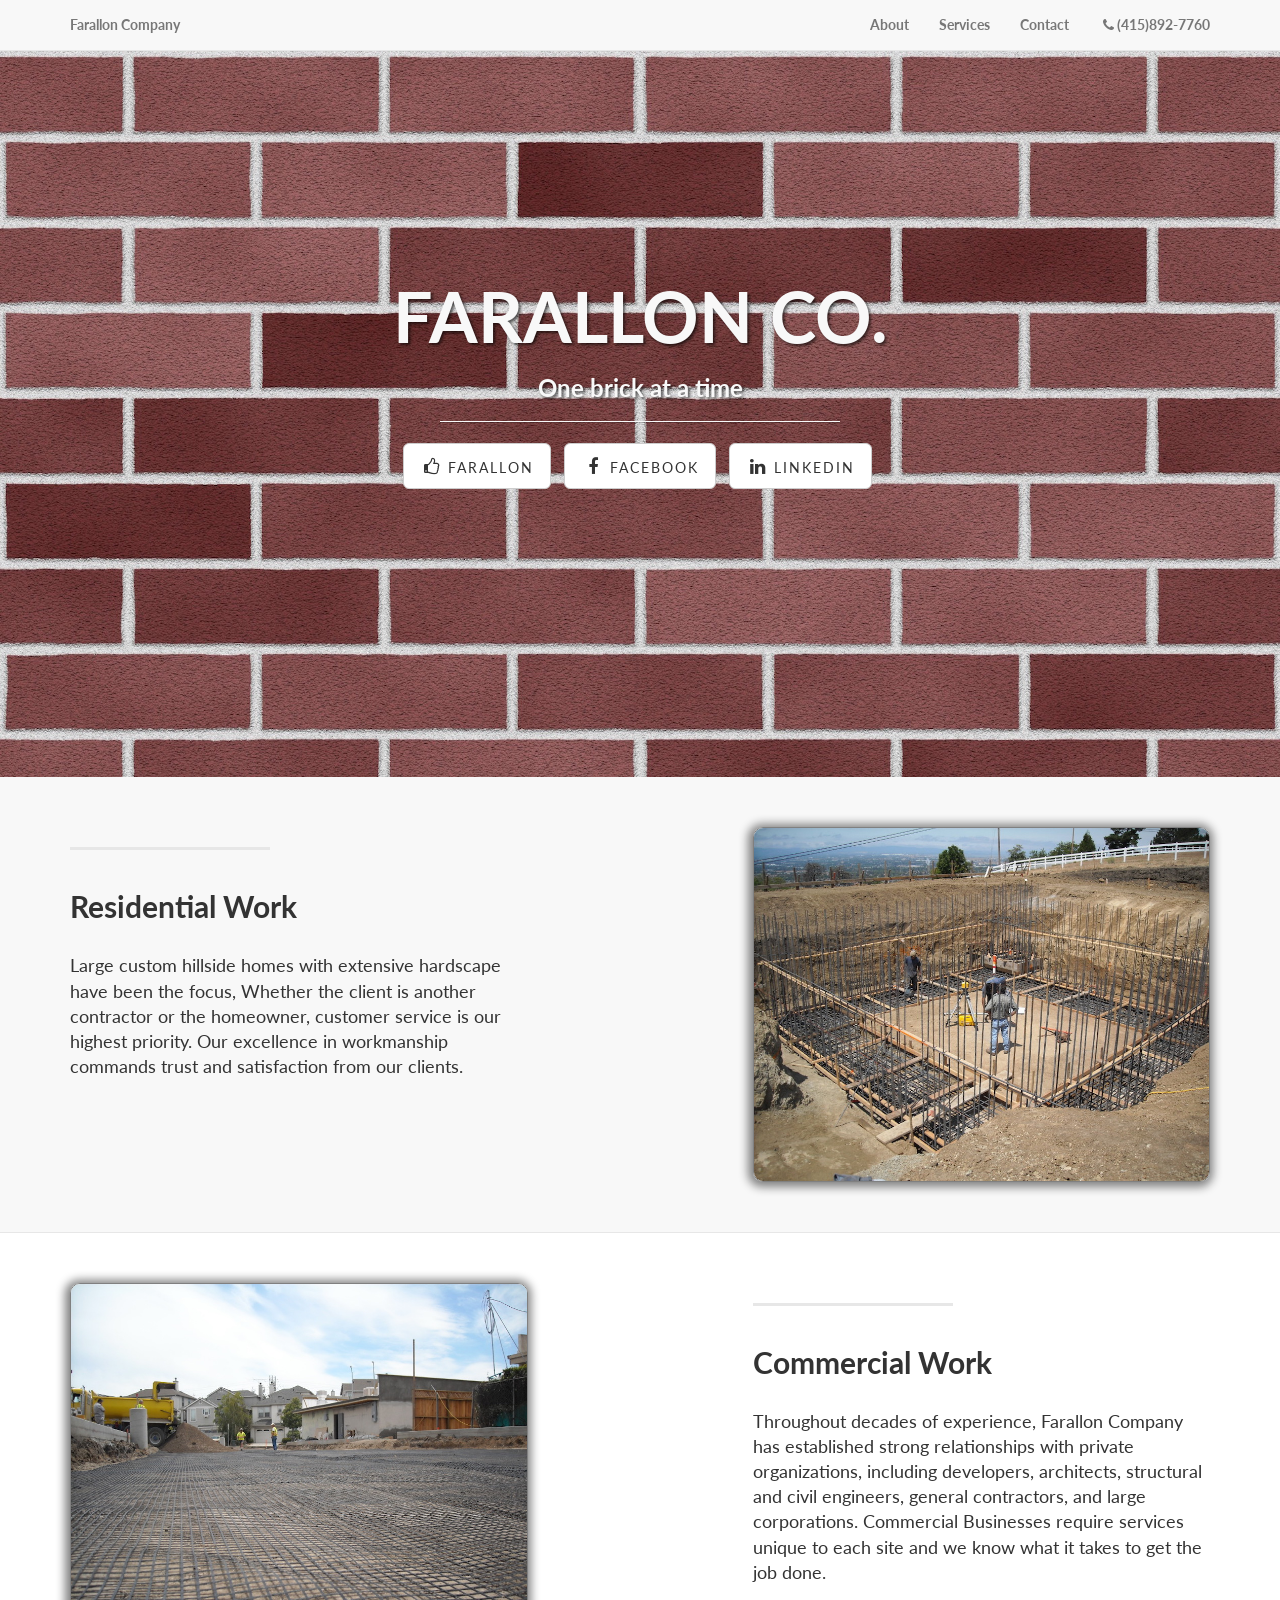
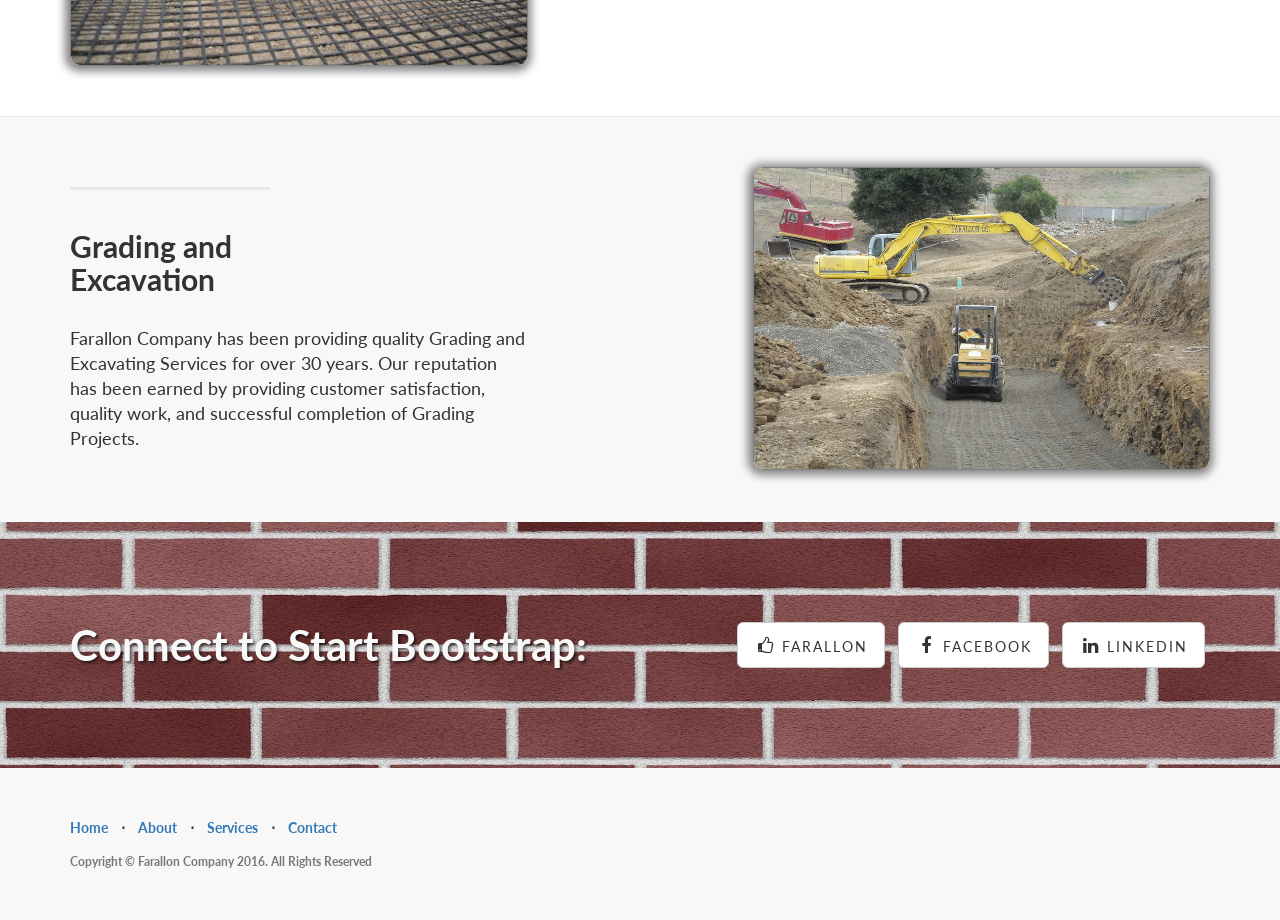
==== public/index.html @ f744e075 "added phone number" ====
<!DOCTYPE html>
<html lang="en">

<head>

    <meta charset="utf-8">
    <meta http-equiv="X-UA-Compatible" content="IE=edge">
    <meta name="viewport" content="width=device-width, initial-scale=1">
    <meta name="description" content="">
    <meta name="author" content="">

    <title>Farallon Company</title>
    <link rel="shortcut icon" href="https://cldup.com/SS4q4J9Ybo.png"/>

    <!-- Bootstrap Core CSS -->
    <link href="css/bootstrap.min.css" rel="stylesheet">

    <!-- Custom CSS -->
    <link href="css/landing-page.css" rel="stylesheet">

    <!-- Custom Fonts -->
    <link href="font-awesome/css/font-awesome.min.css" rel="stylesheet" type="text/css">
    <link href="http://fonts.googleapis.com/css?family=Lato:300,400,700,300italic,400italic,700italic" rel="stylesheet" type="text/css">

    <!-- HTML5 Shim and Respond.js IE8 support of HTML5 elements and media queries -->
    <!-- WARNING: Respond.js doesn't work if you view the page via file:// -->
    <!--[if lt IE 9]>
        <script src="https://oss.maxcdn.com/libs/html5shiv/3.7.0/html5shiv.js"></script>
        <script src="https://oss.maxcdn.com/libs/respond.js/1.4.2/respond.min.js"></script>
    <![endif]-->
    <script>
      (function(i,s,o,g,r,a,m){i['GoogleAnalyticsObject']=r;i[r]=i[r]||function(){
      (i[r].q=i[r].q||[]).push(arguments)},i[r].l=1*new Date();a=s.createElement(o),
      m=s.getElementsByTagName(o)[0];a.async=1;a.src=g;m.parentNode.insertBefore(a,m)
      })(window,document,'script','//www.google-analytics.com/analytics.js','ga');

      ga('create', 'UA-74654228-2', 'auto');
      ga('send', 'pageview');

    </script>
</head>

<body>

    <!-- Navigation -->
    <nav class="navbar navbar-default navbar-fixed-top topnav" role="navigation">
        <div class="container topnav">
            <!-- Brand and toggle get grouped for better mobile display -->
            <div class="navbar-header">
                <button type="button" class="navbar-toggle" data-toggle="collapse" data-target="#bs-example-navbar-collapse-1">
                    <span class="sr-only">Toggle navigation</span>
                    <span class="icon-bar"></span>
                    <span class="icon-bar"></span>
                    <span class="icon-bar"></span>
                </button>
                <a class="navbar-brand topnav" href="#">Farallon Company</a>
            </div>
            <!-- Collect the nav links, forms, and other content for toggling -->
            <div class="collapse navbar-collapse" id="bs-example-navbar-collapse-1">
                <ul class="nav navbar-nav navbar-right">
                    <li>
                        <a href="#about">About</a>
                    </li>
                    <li>
                        <a href="#services">Services</a>
                    </li>
                    <li>
                        <a href="#contact">Contact</a>
                    </li>
                    <li>
                        <a href="tel://4158927760"><i class="fa fa-phone fa-fw"></i>(415)892-7760</a>
                    </li>
                </ul>
            </div>
            <!-- /.navbar-collapse -->
        </div>
        <!-- /.container -->
    </nav>


    <!-- Header -->
    <a name="about"></a>
    <div class="intro-header">
        <div class="container">

            <div class="row">
                <div class="col-lg-12">
                    <div class="intro-message">
                        <h1>FARALLON CO.</h1>
                        <h3>One brick at a time</h3>
                        <hr class="intro-divider">
                        <ul class="list-inline intro-social-buttons">
                            <li>
                                <a href="http://www.faralloncompany.com/" class="btn btn-default btn-lg"><i class="fa fa-thumbs-o-up fa-fw"></i> <span class="network-name">Farallon</span></a>
                            </li>
                            <li>
                                <a href="https://www.facebook.com/faralloncompany/" class="btn btn-default btn-lg"><i class="fa fa-facebook fa-fw"></i> <span class="network-name">Facebook</span></a>
                            </li>
                            <li>
                                <a href="https://www.linkedin.com/in/fernando-oliveira-farallon-company-68a88743" class="btn btn-default btn-lg"><i class="fa fa-linkedin fa-fw"></i> <span class="network-name">Linkedin</span></a>
                            </li>
                        </ul>
                    </div>
                </div>
            </div>

        </div>
        <!-- /.container -->

    </div>
    <!-- /.intro-header -->

    <!-- Page Content -->

	<a  name="services"></a>
    <div class="content-section-a">

        <div class="container">
            <div class="row">
                <div class="col-lg-5 col-sm-6">
                    <hr class="section-heading-spacer">
                    <div class="clearfix"></div>
                    <h2 class="section-heading">Residential Work</h2>
                    <p class="lead">Large custom hillside homes with extensive hardscape have been the focus, Whether the client is another contractor or the homeowner, customer service is our highest priority.  Our excellence in workmanship commands trust and satisfaction from our clients. </p>
                </div>
                <div class="col-lg-5 col-lg-offset-2 col-sm-6">
                    <a class="photo1after" href="http://www.faralloncompany.com/"><img class="img-responsive photo1" src="img/one.jpg" alt=""></a>
                </div>
            </div>

        </div>
        <!-- /.container -->

    </div>
    <!-- /.content-section-a -->

    <div class="content-section-b">

        <div class="container">

            <div class="row">
                <div class="col-lg-5 col-lg-offset-1 col-sm-push-6  col-sm-6">
                    <hr class="section-heading-spacer">
                    <div class="clearfix"></div>
                    <h2 class="section-heading">Commercial Work</h2>
                    <p class="lead">Throughout decades of experience, Farallon Company has established strong relationships with private organizations, including developers, architects, structural and civil engineers, general contractors, and large corporations. Commercial Businesses require services unique to each site and we know what it takes to get the job done.</p>
                </div>
                <div class="col-lg-5 col-sm-pull-6  col-sm-6">
                    <img class="img-responsive photo2" src="img/yester.jpg" alt="">
                </div>
            </div>

        </div>
        <!-- /.container -->

    </div>
    <!-- /.content-section-b -->

    <div class="content-section-a">

        <div class="container">

            <div class="row">
                <div class="col-lg-5 col-sm-6">
                    <hr class="section-heading-spacer">
                    <div class="clearfix"></div>
                    <h2 class="section-heading">Grading and<br>Excavation</h2>
                    <p class="lead">Farallon Company has been providing quality Grading and Excavating Services for over 30 years.  Our reputation has been earned by providing customer satisfaction, quality work, and successful completion of Grading Projects. </p>
                </div>
                <div class="col-lg-5 col-lg-offset-2 col-sm-6">
                    <img class="img-responsive photo3" src="img/seven.jpg" alt="">
                </div>
            </div>

        </div>
        <!-- /.container -->

    </div>
    <!-- /.content-section-a -->

	<a  name="contact"></a>
    <div class="banner">

        <div class="container">

            <div class="row">
                <div class="col-lg-6">
                    <h2>Connect to Start Bootstrap:</h2>
                </div>
                <div class="col-lg-6">
                    <ul class="list-inline banner-social-buttons">
                        <li>
                            <a href="http://www.faralloncompany.com" class="btn btn-default btn-lg"><i class="fa fa-thumbs-o-up fa-fw"></i> <span class="network-name">Farallon</span></a>
                        </li>
                        <li>
                            <a href="https://www.facebook.com/faralloncompany/" class="btn btn-default btn-lg"><i class="fa fa-facebook fa-fw"></i> <span class="network-name">Facebook</span></a>
                        </li>
                        <li>
                            <a href="https://www.linkedin.com/in/fernando-oliveira-farallon-company-68a88743" class="btn btn-default btn-lg"><i class="fa fa-linkedin fa-fw"></i> <span class="network-name">Linkedin</span></a>
                        </li>
                    </ul>
                </div>
            </div>

        </div>
        <!-- /.container -->

    </div>
    <!-- /.banner -->

    <!-- Footer -->
    <footer>
        <div class="container">
            <div class="row">
                <div class="col-lg-12">
                    <ul class="list-inline">
                        <li>
                            <a href="#">Home</a>
                        </li>
                        <li class="footer-menu-divider">&sdot;</li>
                        <li>
                            <a href="#about">About</a>
                        </li>
                        <li class="footer-menu-divider">&sdot;</li>
                        <li>
                            <a href="#services">Services</a>
                        </li>
                        <li class="footer-menu-divider">&sdot;</li>
                        <li>
                            <a href="#contact">Contact</a>
                        </li>
                    </ul>
                    <p class="copyright text-muted small">Copyright &copy; Farallon Company 2016. All Rights Reserved</p>
                </div>
            </div>
        </div>
    </footer>

    <!-- jQuery -->
    <script src="js/jquery.js"></script>

    <!-- Bootstrap Core JavaScript -->
    <script src="js/bootstrap.min.js"></script>
    <script src="js/index.js"></script>

</body>

</html>
---- public/css/landing-page.css ----
/*!
 * Start Bootstrap - Landing Page Bootstrap Theme (http://startbootstrap.com)
 * Code licensed under the Apache License v2.0.
 * For details, see http://www.apache.org/licenses/LICENSE-2.0.
 */

body,
html {
    width: 100%;
    height: 100%;
}

body,
h1,
h2,
h3,
h4,
h5,
h6 {
    font-family: "Lato","Helvetica Neue",Helvetica,Arial,sans-serif;
    font-weight: 700;
}

.topnav {
    font-size: 14px;
}

.lead {
    font-size: 18px;
    font-weight: 400;
}

.intro-header {
    padding-top: 50px; /* If you're making other pages, make sure there is 50px of padding to make sure the navbar doesn't overlap content! */
    padding-bottom: 50px;
    text-align: center;
    color: #f8f8f8;
    background: url(../img/intro-bg.jpg) no-repeat center center;
    background-size: cover;
}

.intro-message {
    position: relative;
    padding-top: 20%;
    padding-bottom: 20%;
}

.intro-message > h1 {
    margin: 0;
    text-shadow: 2px 2px 3px rgba(0,0,0,0.6);
    font-size: 5em;
}

.intro-divider {
    width: 400px;
    border-top: 1px solid #f8f8f8;
    border-bottom: 1px solid rgba(0,0,0,0.2);
}

.intro-message > h3 {
    text-shadow: 2px 2px 3px rgba(0,0,0,0.6);
}

@media(max-width:767px) {
    .intro-message {
        padding-bottom: 15%;
    }

    .intro-message > h1 {
        font-size: 3em;
    }

    ul.intro-social-buttons > li {
        display: block;
        margin-bottom: 20px;
        padding: 0;
    }

    ul.intro-social-buttons > li:last-child {
        margin-bottom: 0;
    }

    .intro-divider {
        width: 100%;
    }
}

.network-name {
    text-transform: uppercase;
    font-size: 14px;
    font-weight: 400;
    letter-spacing: 2px;
}

.content-section-a {
    padding: 50px 0;
    background-color: #f8f8f8;
}

.content-section-b {
    padding: 50px 0;
    border-top: 1px solid #e7e7e7;
    border-bottom: 1px solid #e7e7e7;
}

.section-heading {
    margin-bottom: 30px;
}

.section-heading-spacer {
    float: left;
    width: 200px;
    border-top: 3px solid #e7e7e7;
}

.banner {
    padding: 100px 0;
    color: #f8f8f8;
    background: url(../img/banner-bg.jpg) no-repeat center center;
    background-size: cover;
}

.banner h2 {
    margin: 0;
    text-shadow: 2px 2px 3px rgba(0,0,0,0.6);
    font-size: 3em;
}

.banner ul {
    margin-bottom: 0;
}

.banner-social-buttons {
    float: right;
    margin-top: 0;
}

@media(max-width:1199px) {
    ul.banner-social-buttons {
        float: left;
        margin-top: 15px;
    }
}

@media(max-width:767px) {
    .banner h2 {
        margin: 0;
        text-shadow: 2px 2px 3px rgba(0,0,0,0.6);
        font-size: 3em;
    }

    ul.banner-social-buttons > li {
        display: block;
        margin-bottom: 20px;
        padding: 0;
    }

    ul.banner-social-buttons > li:last-child {
        margin-bottom: 0;
    }
}

footer {
    padding: 50px 0;
    background-color: #f8f8f8;
}

p.copyright {
    margin: 15px 0 0;
}

/* all new code written in css will be here */

.photo1 {
  border-radius: 10px;
  border-style: solid;
  border-width: 1px;
  border-color: #808080;
  -webkit-box-shadow: -1px 1px 10px 4px #808080;
 -moz-box-shadow: -1px 1px 10px 4px #808080;
 box-shadow: -1px 1px 10px 4px #808080;
}

.photo2 {
  border-radius: 10px;
  border-style: solid;
  border-width: 1px;
  border-color: #808080;
  -webkit-box-shadow: -1px 1px 10px 4px #808080;
 -moz-box-shadow: -1px 1px 10px 4px #808080;
 box-shadow: -1px 1px 10px 4px #808080;
}


.photo3 {
  border-radius: 10px;
  border-style: solid;
  border-width: 1px;
  border-color: #808080;
  -webkit-box-shadow: -1px 1px 10px 4px #808080;
 -moz-box-shadow: -1px 1px 10px 4px #808080;
 box-shadow: -1px 1px 10px 4px #808080;
}
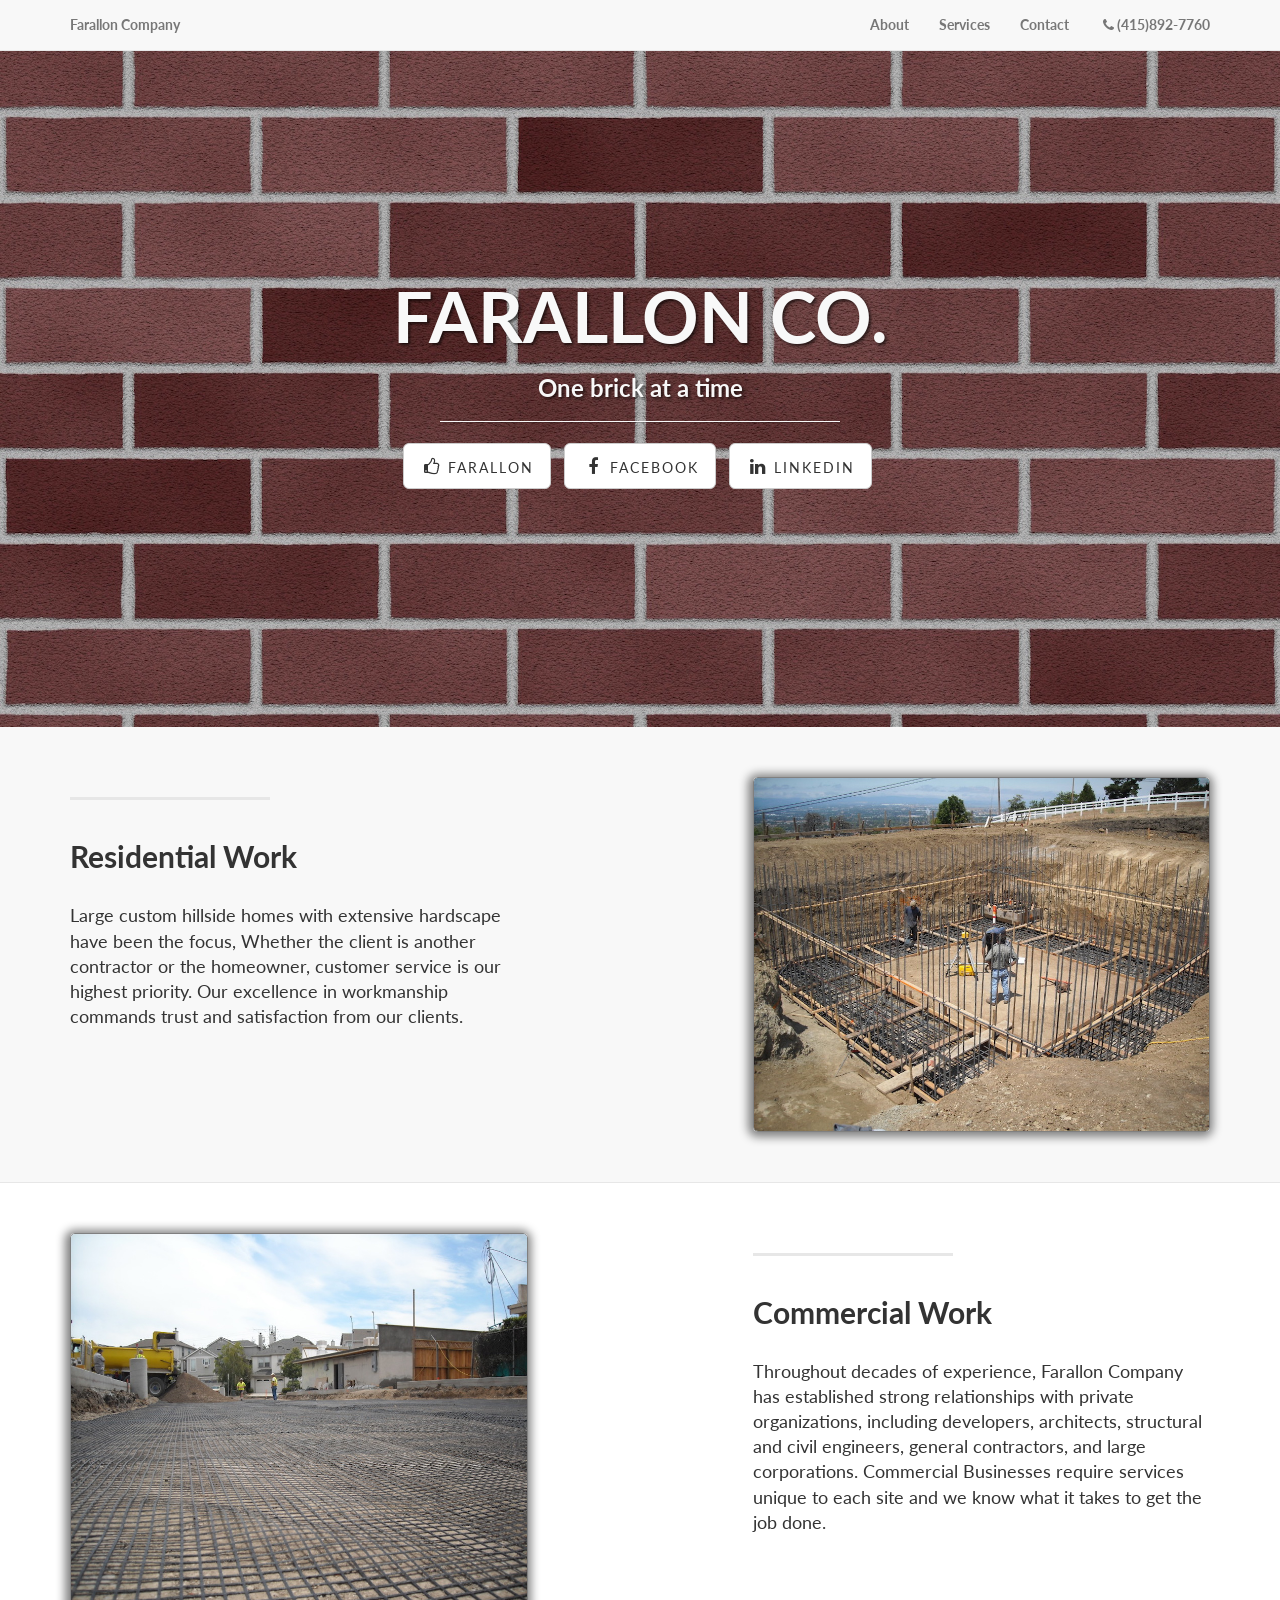
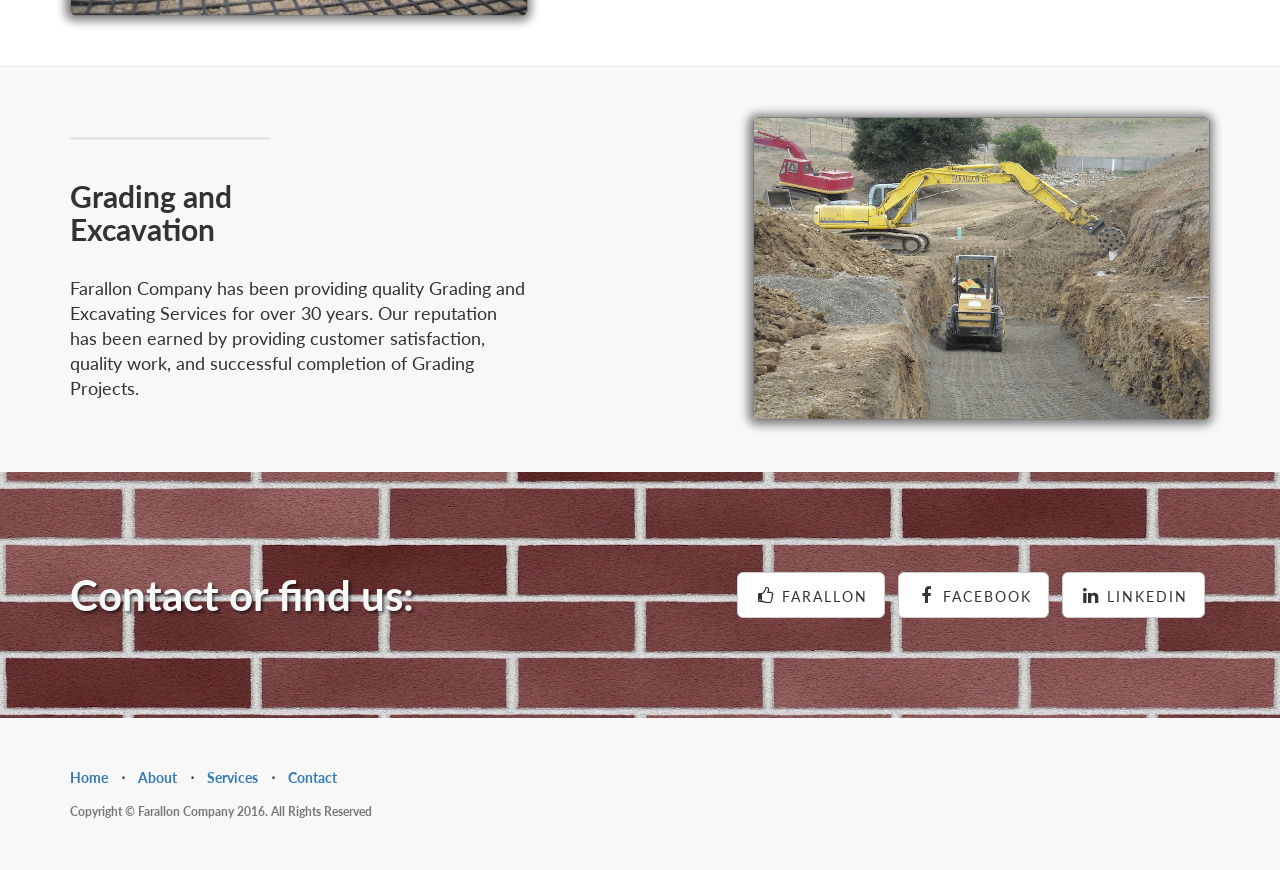
==== commit eb6d698d: "fixed opacity" ====
--- a/public/index.html
+++ b/public/index.html
@@ -81,8 +81,8 @@
     <!-- Header -->
     <a name="about"></a>
     <div class="intro-header">
-        <div class="container">
-
+      <div class="hello">
+        <div class="container">
             <div class="row">
                 <div class="col-lg-12">
                     <div class="intro-message">
@@ -105,8 +105,7 @@
             </div>
 
         </div>
-        <!-- /.container -->
-
+</div>
     </div>
     <!-- /.intro-header -->
 
@@ -184,8 +183,9 @@
         <div class="container">
 
             <div class="row">
+
                 <div class="col-lg-6">
-                    <h2>Connect to Start Bootstrap:</h2>
+                    <h2>Contact or find us:</h2>
                 </div>
                 <div class="col-lg-6">
                     <ul class="list-inline banner-social-buttons">
@@ -200,8 +200,7 @@
                         </li>
                     </ul>
                 </div>
-            </div>
-
+         </div>
         </div>
         <!-- /.container -->
 
--- a/public/css/landing-page.css
+++ b/public/css/landing-page.css
@@ -37,6 +37,7 @@
     color: #f8f8f8;
     background: url(../img/intro-bg.jpg) no-repeat center center;
     background-size: cover;
+    padding-bottom: 0px;
 }
 
 .intro-message {
@@ -172,7 +173,7 @@
 /* all new code written in css will be here */
 
 .photo1 {
-  border-radius: 10px;
+  border-radius: 5px;
   border-style: solid;
   border-width: 1px;
   border-color: #808080;
@@ -182,7 +183,7 @@
 }
 
 .photo2 {
-  border-radius: 10px;
+  border-radius: 5px;
   border-style: solid;
   border-width: 1px;
   border-color: #808080;
@@ -193,7 +194,7 @@
 
 
 .photo3 {
-  border-radius: 10px;
+  border-radius: 5px;
   border-style: solid;
   border-width: 1px;
   border-color: #808080;
@@ -201,3 +202,10 @@
  -moz-box-shadow: -1px 1px 10px 4px #808080;
  box-shadow: -1px 1px 10px 4px #808080;
 }
+.hello {
+  background-color: rgba(0,0,0,.20);
+  top: 0;
+  right: 0;
+  bottom: 0;
+  left: 0;
+}
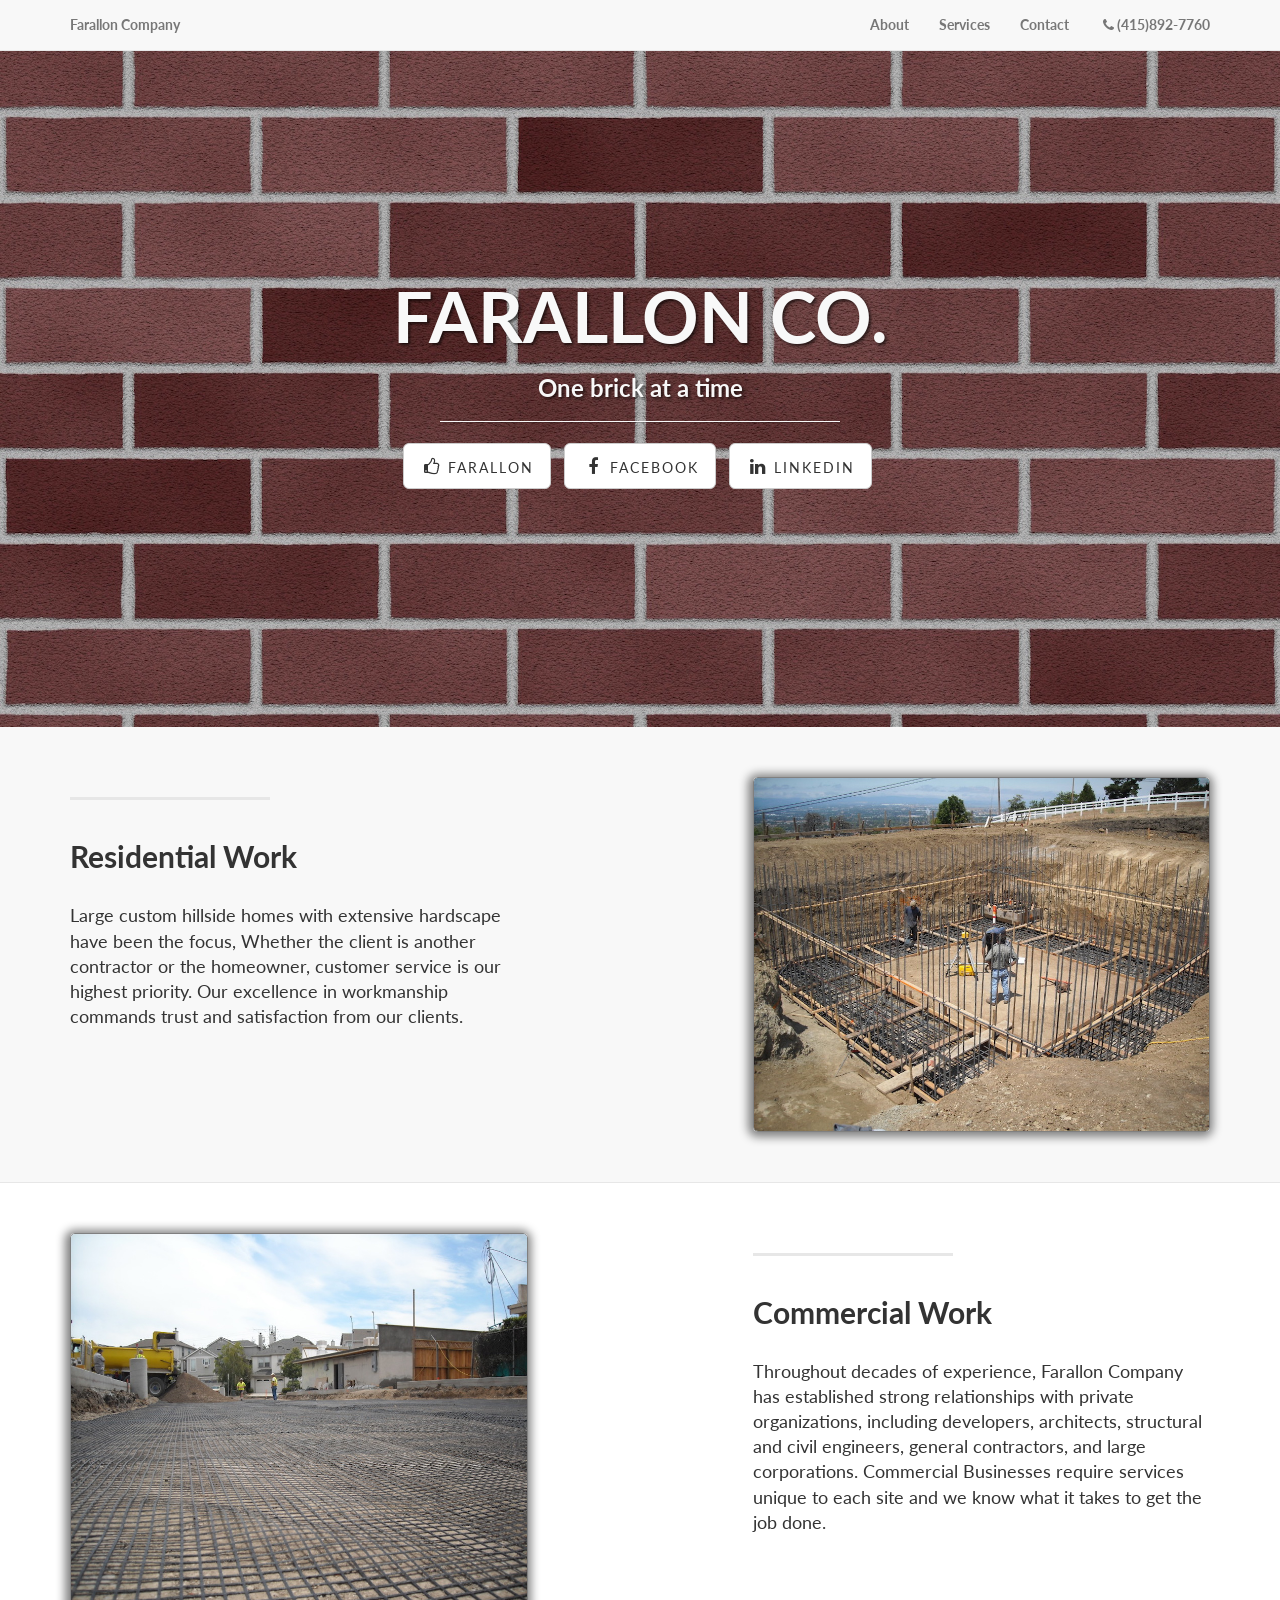
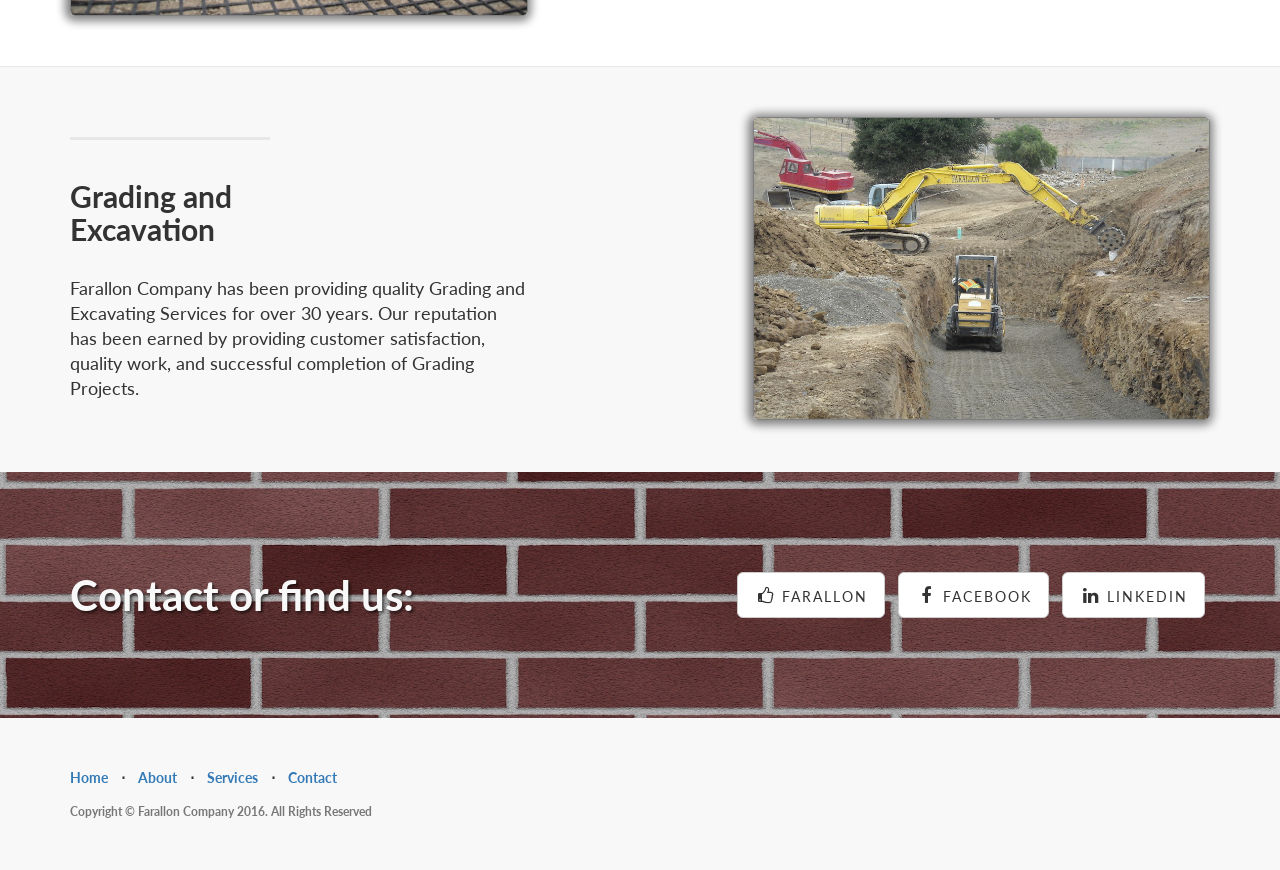
==== commit d5df0787: "opacity" ====
--- a/public/index.html
+++ b/public/index.html
@@ -179,7 +179,7 @@
 
 	<a  name="contact"></a>
     <div class="banner">
-
+      <div class="hello2">
         <div class="container">
 
             <div class="row">
@@ -203,7 +203,7 @@
          </div>
         </div>
         <!-- /.container -->
-
+    </div>
     </div>
     <!-- /.banner -->
 
--- a/public/css/landing-page.css
+++ b/public/css/landing-page.css
@@ -209,3 +209,18 @@
   bottom: 0;
   left: 0;
 }
+
+.hello2 {
+  background-color: rgba(0,0,0,.20);
+  top: 0;
+  right: 0;
+  bottom: 0;
+  left: 0;
+  padding-top: 100px;
+  padding-bottom: 100px;
+}
+
+.banner {
+  padding-top: 0px;
+  padding-bottom: 0px;
+}
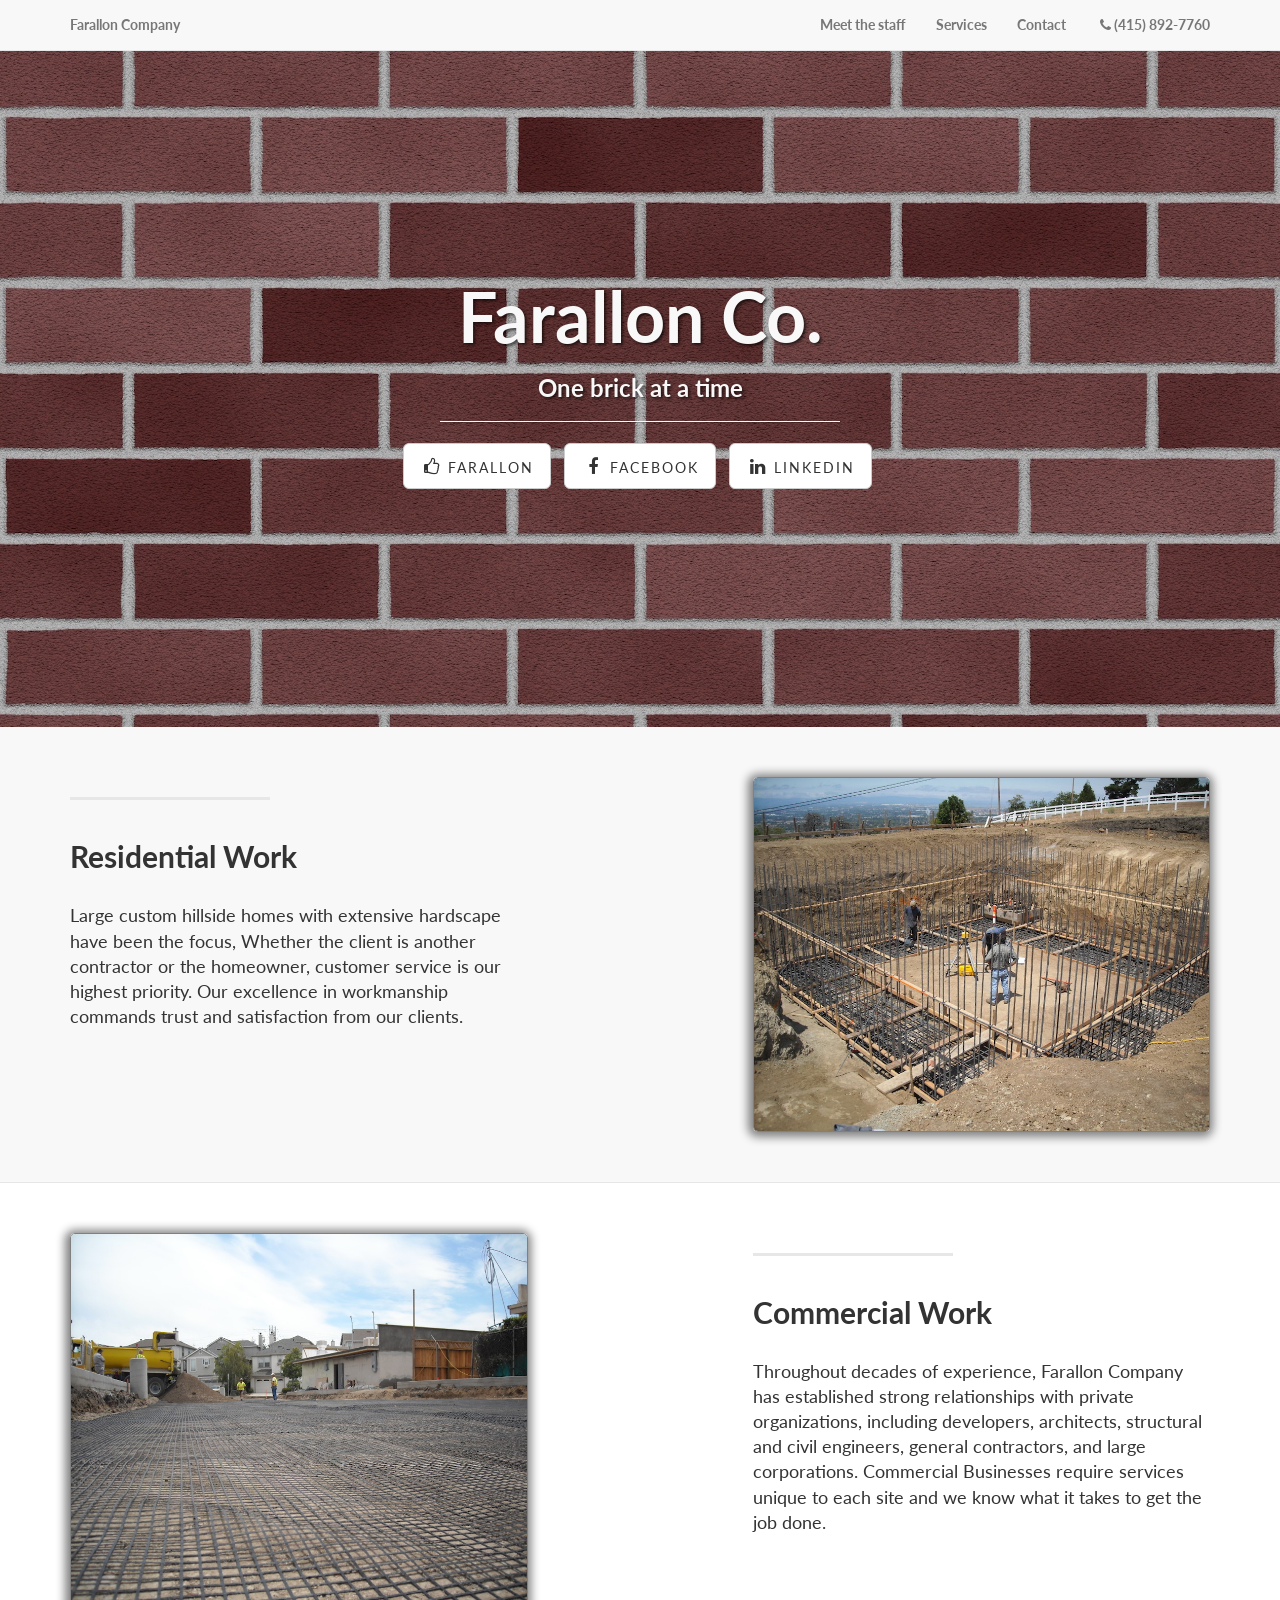
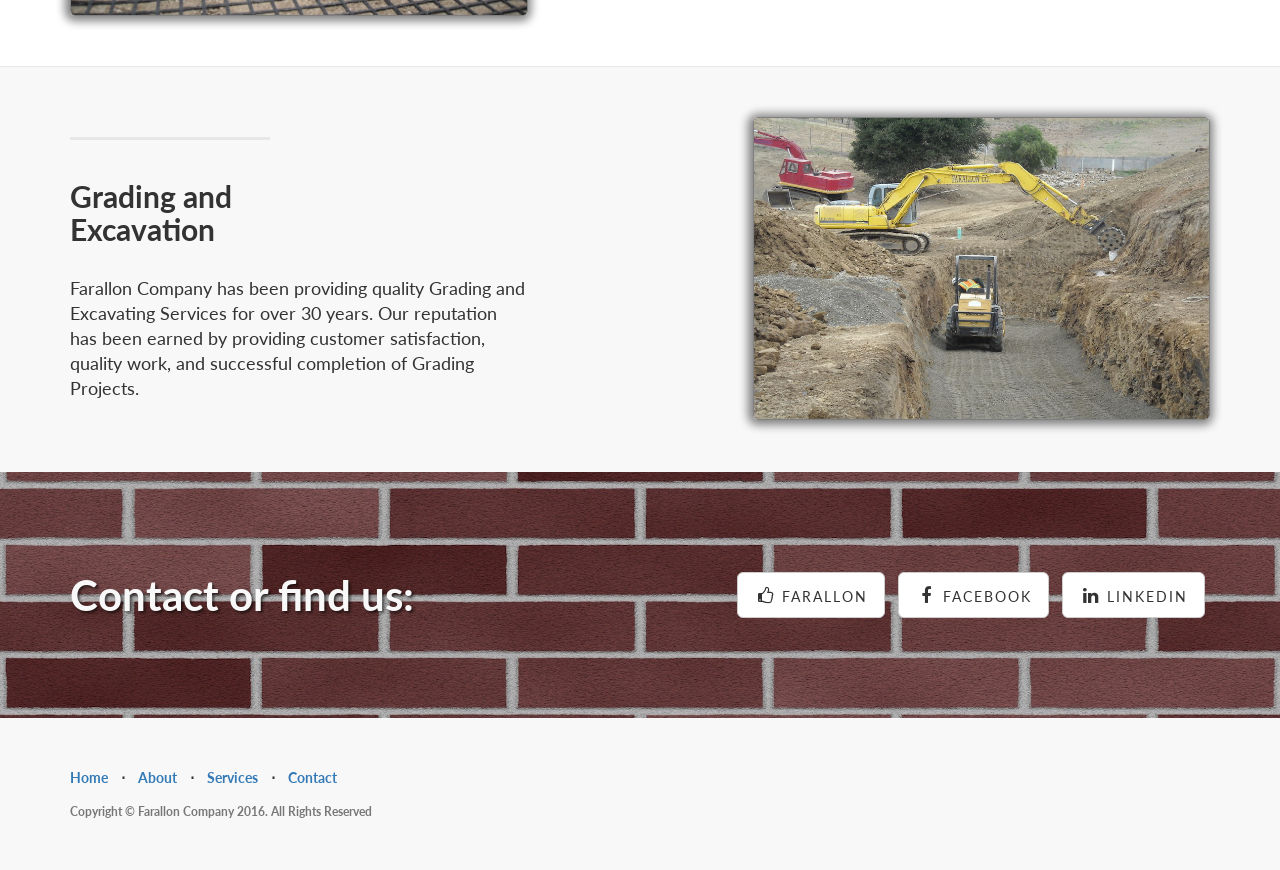
==== commit 2a238c6d: "navbar" ====
--- a/public/index.html
+++ b/public/index.html
@@ -59,16 +59,16 @@
             <div class="collapse navbar-collapse" id="bs-example-navbar-collapse-1">
                 <ul class="nav navbar-nav navbar-right">
                     <li>
-                        <a href="#about">About</a>
-                    </li>
-                    <li>
-                        <a href="#services">Services</a>
-                    </li>
-                    <li>
-                        <a href="#contact">Contact</a>
-                    </li>
-                    <li>
-                        <a href="tel://4158927760"><i class="fa fa-phone fa-fw"></i>(415)892-7760</a>
+                        <a href="http://www.farallonco.com/staff/">Meet the staff</a>
+                    </li>
+                    <li>
+                        <a href="http://farallonco.com/services/">Services</a>
+                    </li>
+                    <li>
+                        <a href="http://faralloncompany.com/contact-us/">Contact</a>
+                    </li>
+                    <li>
+                        <a href="tel://4158927760"><i class="fa fa-phone fa-fw"></i>(415) 892-7760</a>
                     </li>
                 </ul>
             </div>
@@ -86,7 +86,7 @@
             <div class="row">
                 <div class="col-lg-12">
                     <div class="intro-message">
-                        <h1>FARALLON CO.</h1>
+                        <h1>Farallon Co.</h1>
                         <h3>One brick at a time</h3>
                         <hr class="intro-divider">
                         <ul class="list-inline intro-social-buttons">
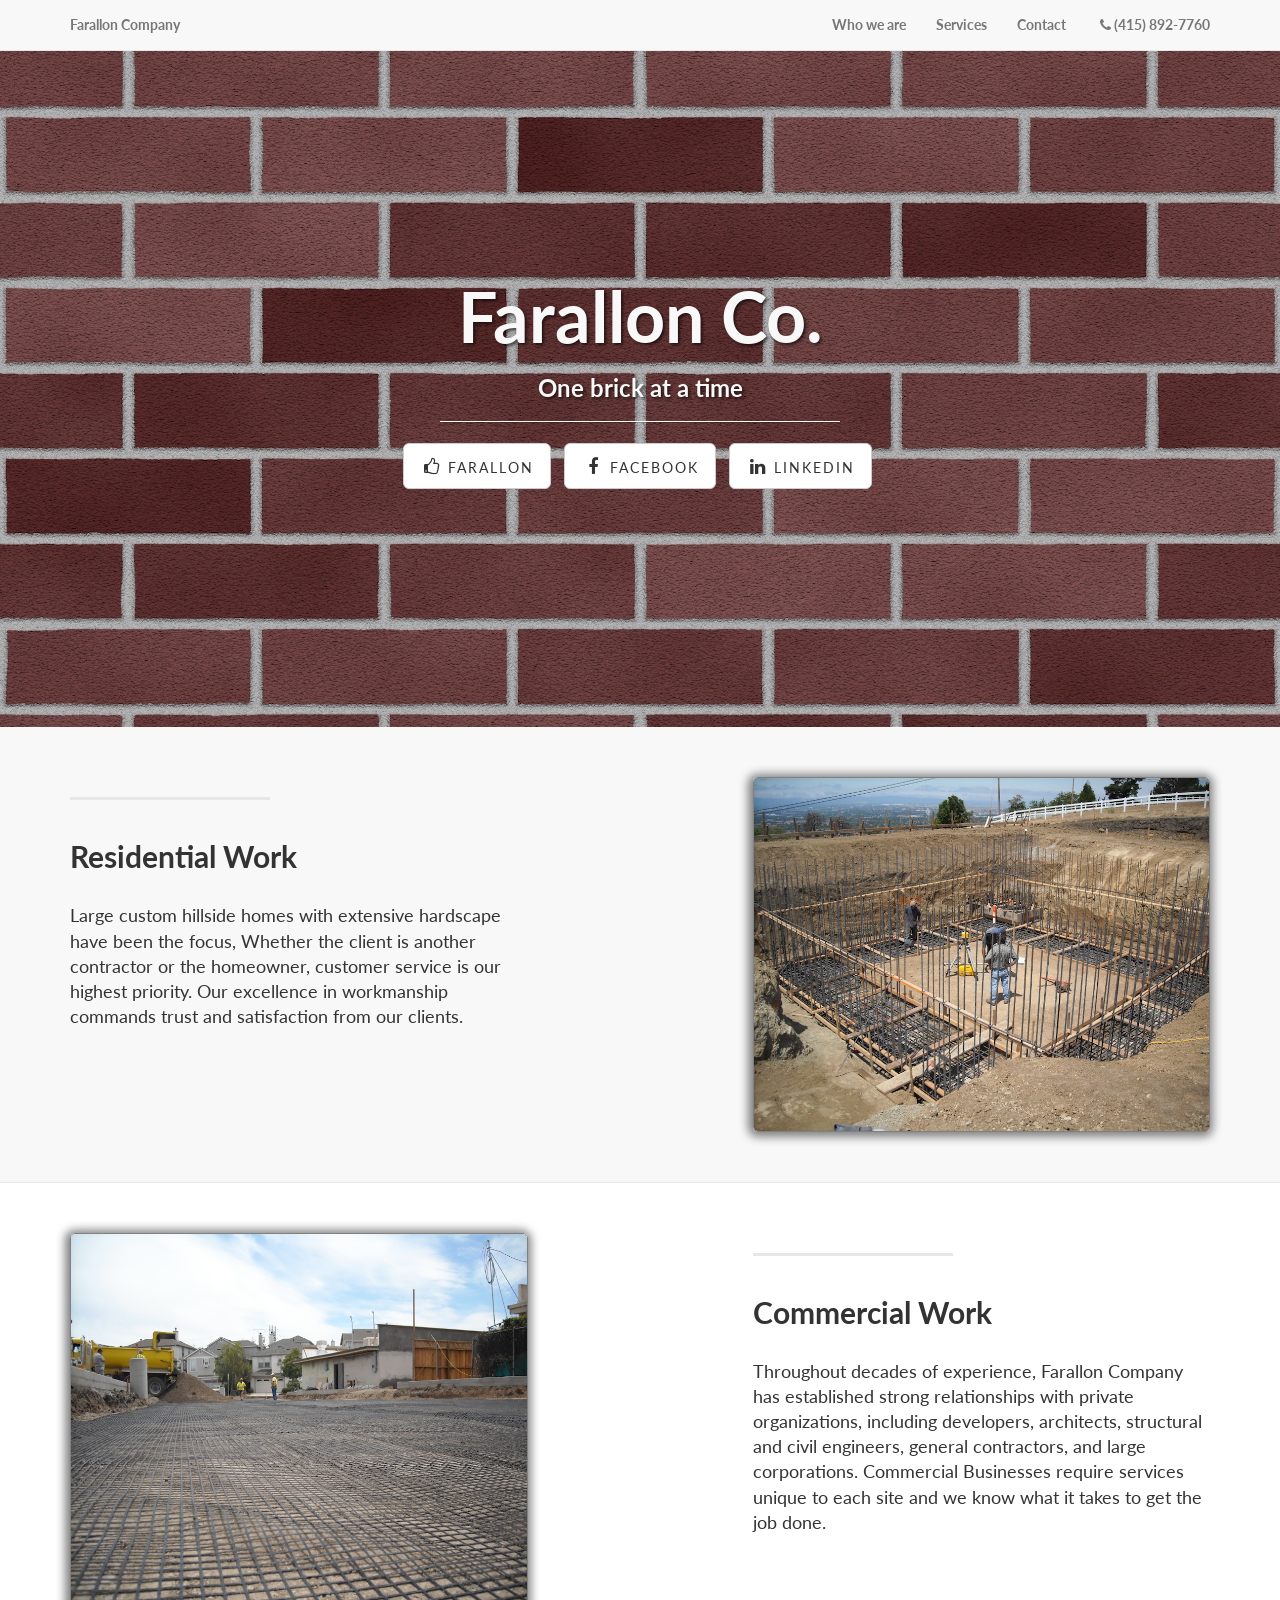
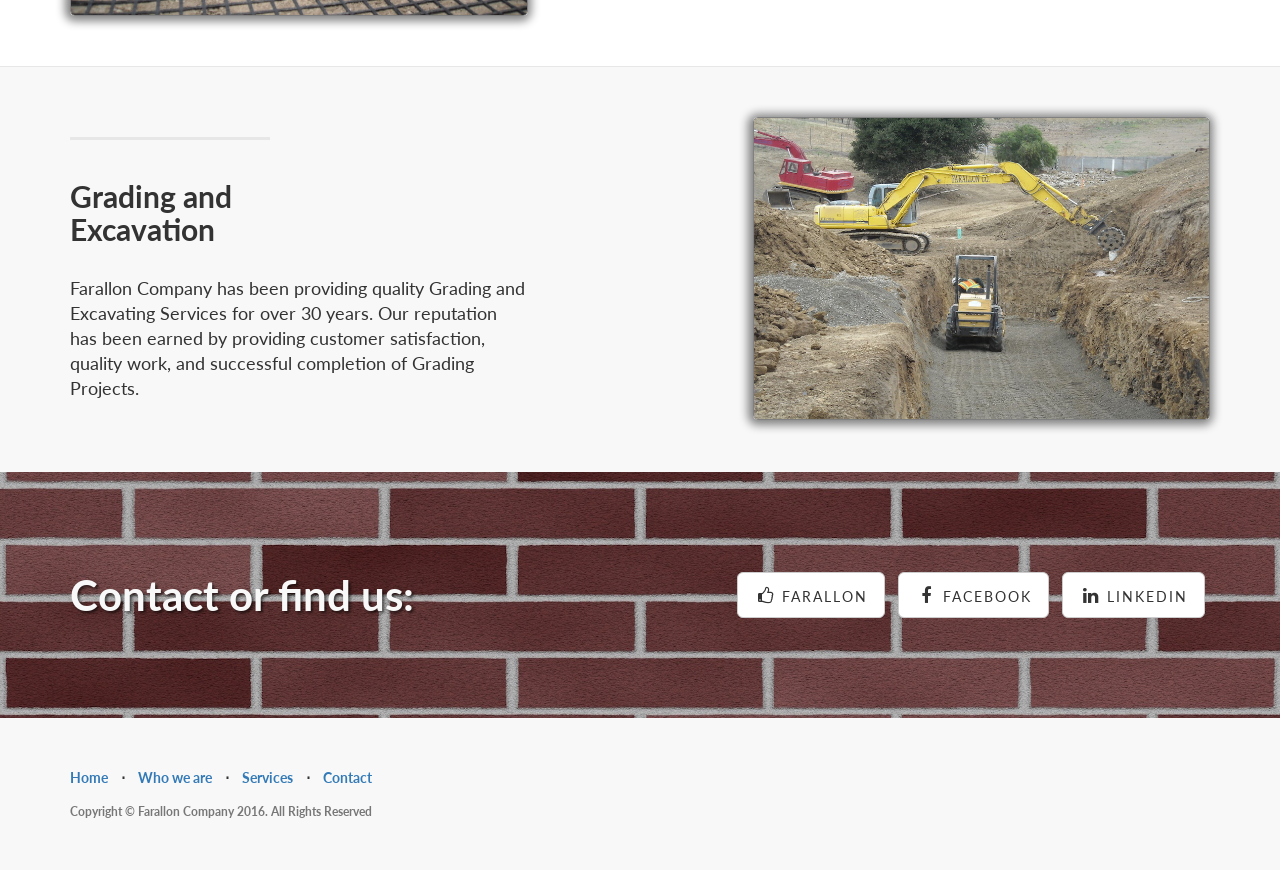
==== commit c4455fc0: "finished footer" ====
--- a/public/index.html
+++ b/public/index.html
@@ -59,10 +59,10 @@
             <div class="collapse navbar-collapse" id="bs-example-navbar-collapse-1">
                 <ul class="nav navbar-nav navbar-right">
                     <li>
-                        <a href="http://www.farallonco.com/staff/">Meet the staff</a>
-                    </li>
-                    <li>
-                        <a href="http://farallonco.com/services/">Services</a>
+                        <a href="http://faralloncompany.com/who-we-are/">Who we are</a>
+                    </li>
+                    <li>
+                        <a href="http://faralloncompany.com/projects/">Services</a>
                     </li>
                     <li>
                         <a href="http://faralloncompany.com/contact-us/">Contact</a>
@@ -218,15 +218,15 @@
                         </li>
                         <li class="footer-menu-divider">&sdot;</li>
                         <li>
-                            <a href="#about">About</a>
+                            <a href="http://faralloncompany.com/who-we-are/">Who we are</a>
                         </li>
                         <li class="footer-menu-divider">&sdot;</li>
                         <li>
-                            <a href="#services">Services</a>
+                            <a href="http://faralloncompany.com/projects/">Services</a>
                         </li>
                         <li class="footer-menu-divider">&sdot;</li>
                         <li>
-                            <a href="#contact">Contact</a>
+                            <a href="http://faralloncompany.com/contact-us/">Contact</a>
                         </li>
                     </ul>
                     <p class="copyright text-muted small">Copyright &copy; Farallon Company 2016. All Rights Reserved</p>
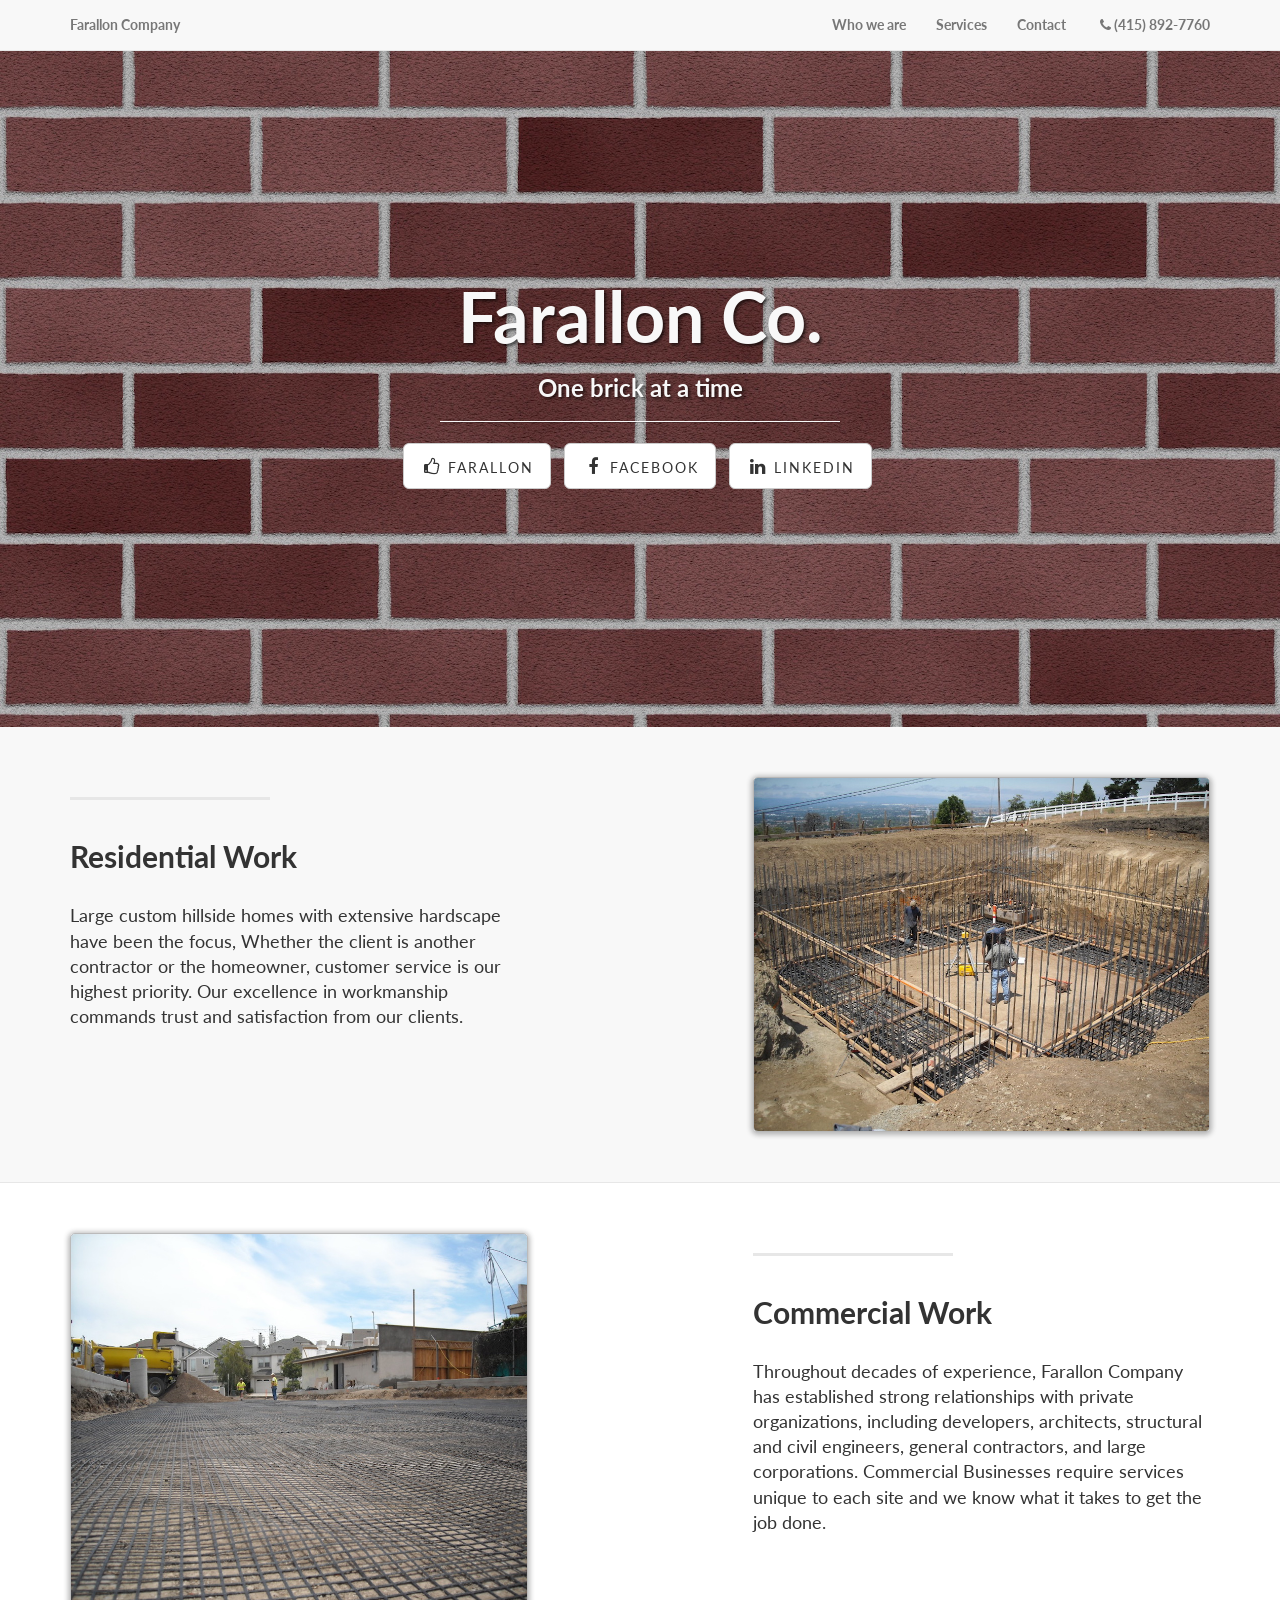
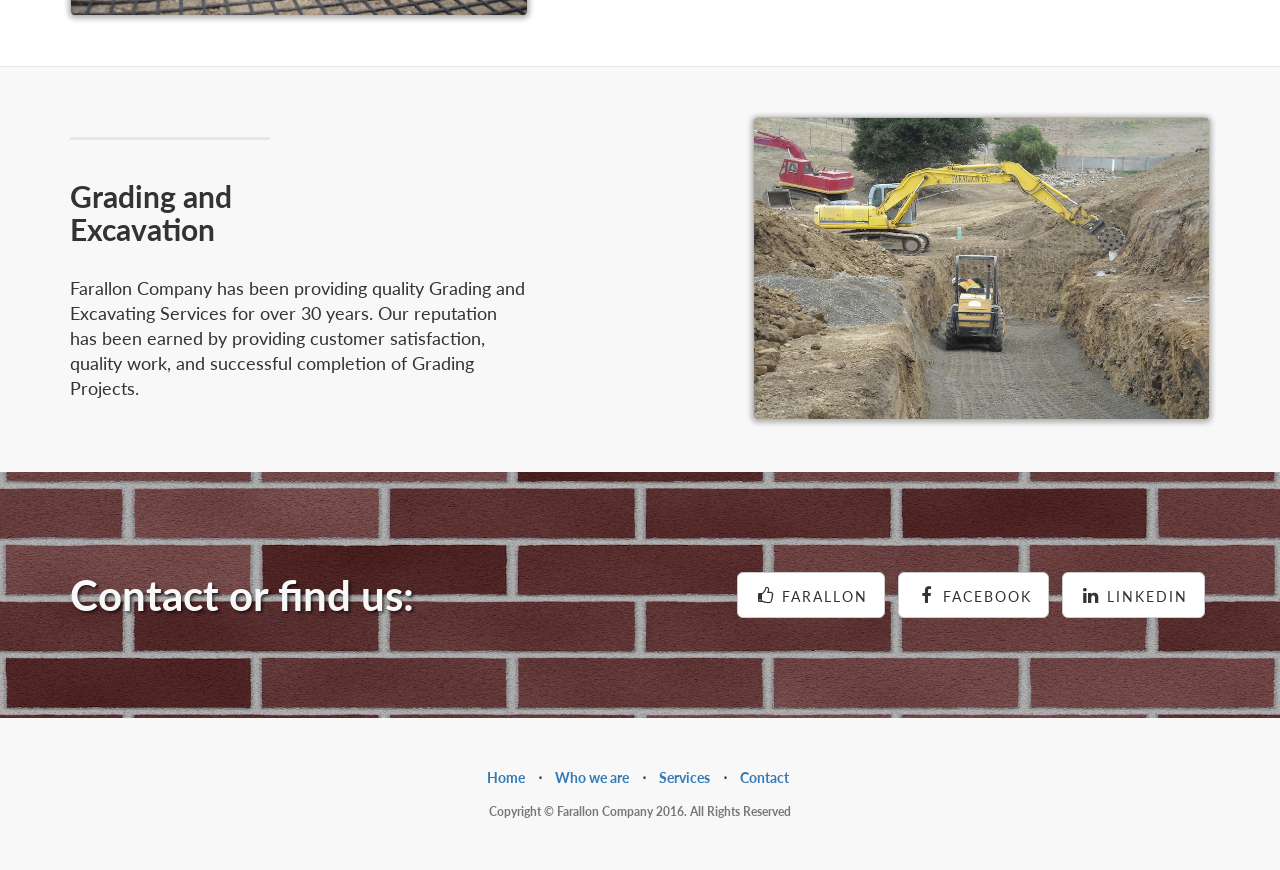
==== commit e96a8674: "centered the footer" ====
--- a/public/index.html
+++ b/public/index.html
@@ -145,7 +145,7 @@
                     <p class="lead">Throughout decades of experience, Farallon Company has established strong relationships with private organizations, including developers, architects, structural and civil engineers, general contractors, and large corporations. Commercial Businesses require services unique to each site and we know what it takes to get the job done.</p>
                 </div>
                 <div class="col-lg-5 col-sm-pull-6  col-sm-6">
-                    <img class="img-responsive photo2" src="img/yester.jpg" alt="">
+                    <a class="photo1after" href="http://www.faralloncompany.com/"><img class="img-responsive photo2" src="img/yester.jpg" alt=""></a>
                 </div>
             </div>
 
@@ -167,7 +167,7 @@
                     <p class="lead">Farallon Company has been providing quality Grading and Excavating Services for over 30 years.  Our reputation has been earned by providing customer satisfaction, quality work, and successful completion of Grading Projects. </p>
                 </div>
                 <div class="col-lg-5 col-lg-offset-2 col-sm-6">
-                    <img class="img-responsive photo3" src="img/seven.jpg" alt="">
+                    <a class="photo1after" href="http://www.faralloncompany.com/"><img class="img-responsive photo3" src="img/seven.jpg" alt=""></a>
                 </div>
             </div>
 
@@ -208,7 +208,7 @@
     <!-- /.banner -->
 
     <!-- Footer -->
-    <footer>
+    <footer id="centre">
         <div class="container">
             <div class="row">
                 <div class="col-lg-12">
--- a/public/css/landing-page.css
+++ b/public/css/landing-page.css
@@ -176,20 +176,20 @@
   border-radius: 5px;
   border-style: solid;
   border-width: 1px;
-  border-color: #808080;
+  border-color: rgba(30,30,30,0.3);
   -webkit-box-shadow: -1px 1px 10px 4px #808080;
- -moz-box-shadow: -1px 1px 10px 4px #808080;
- box-shadow: -1px 1px 10px 4px #808080;
+  -moz-box-shadow: -1px 1px 10px 4px #808080;
+  box-shadow: 0px 1px 5px 2px rgba(30,30,30,0.3);
 }
 
 .photo2 {
   border-radius: 5px;
   border-style: solid;
   border-width: 1px;
-  border-color: #808080;
+  border-color: rgba(30,30,30,0.3);
   -webkit-box-shadow: -1px 1px 10px 4px #808080;
- -moz-box-shadow: -1px 1px 10px 4px #808080;
- box-shadow: -1px 1px 10px 4px #808080;
+  -moz-box-shadow: -1px 1px 10px 4px #808080;
+  box-shadow: 0px 1px 5px 2px rgba(30,30,30,0.3);
 }
 
 
@@ -197,10 +197,10 @@
   border-radius: 5px;
   border-style: solid;
   border-width: 1px;
-  border-color: #808080;
+  border-color: rgba(30,30,30,0.3);
   -webkit-box-shadow: -1px 1px 10px 4px #808080;
- -moz-box-shadow: -1px 1px 10px 4px #808080;
- box-shadow: -1px 1px 10px 4px #808080;
+  -moz-box-shadow: -1px 1px 10px 4px #808080;
+  box-shadow: 0px 1px 5px 2px rgba(30,30,30,0.3);
 }
 .hello {
   background-color: rgba(0,0,0,.20);
@@ -224,3 +224,7 @@
   padding-top: 0px;
   padding-bottom: 0px;
 }
+
+#centre {
+  text-align: center;
+}
